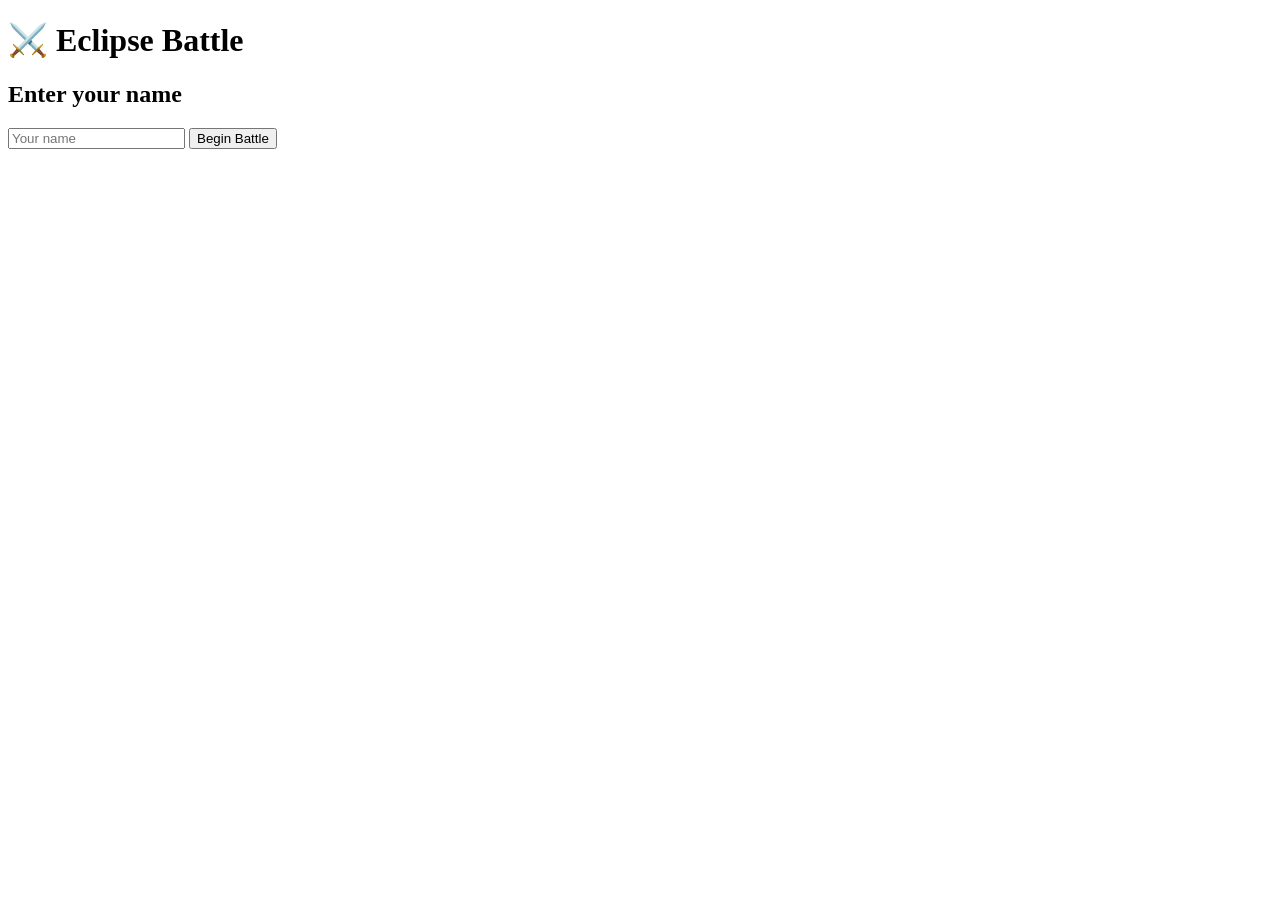
==== index.html @ 57615eff "Rename Index.html to index.html" ====
<!DOCTYPE html>
<html>
<head>
    <title>Eclipse Battle</title>
</head>

<body>

    <h1>⚔️ Eclipse Battle</h1>

    <h2>Enter your name</h2>

    <input id="playerName" type="text" placeholder="Your name">

    <button onclick="startGame()">Begin Battle</button>

    <p id="welcome"></p>

    <script>
        function startGame() {
            let name = document.getElementById("playerName").value;

            document.getElementById("welcome").textContent =
                "Welcome, " + name + "! A Shadow Beast approaches... 👹";
        }
    </script>

</body>
</html>
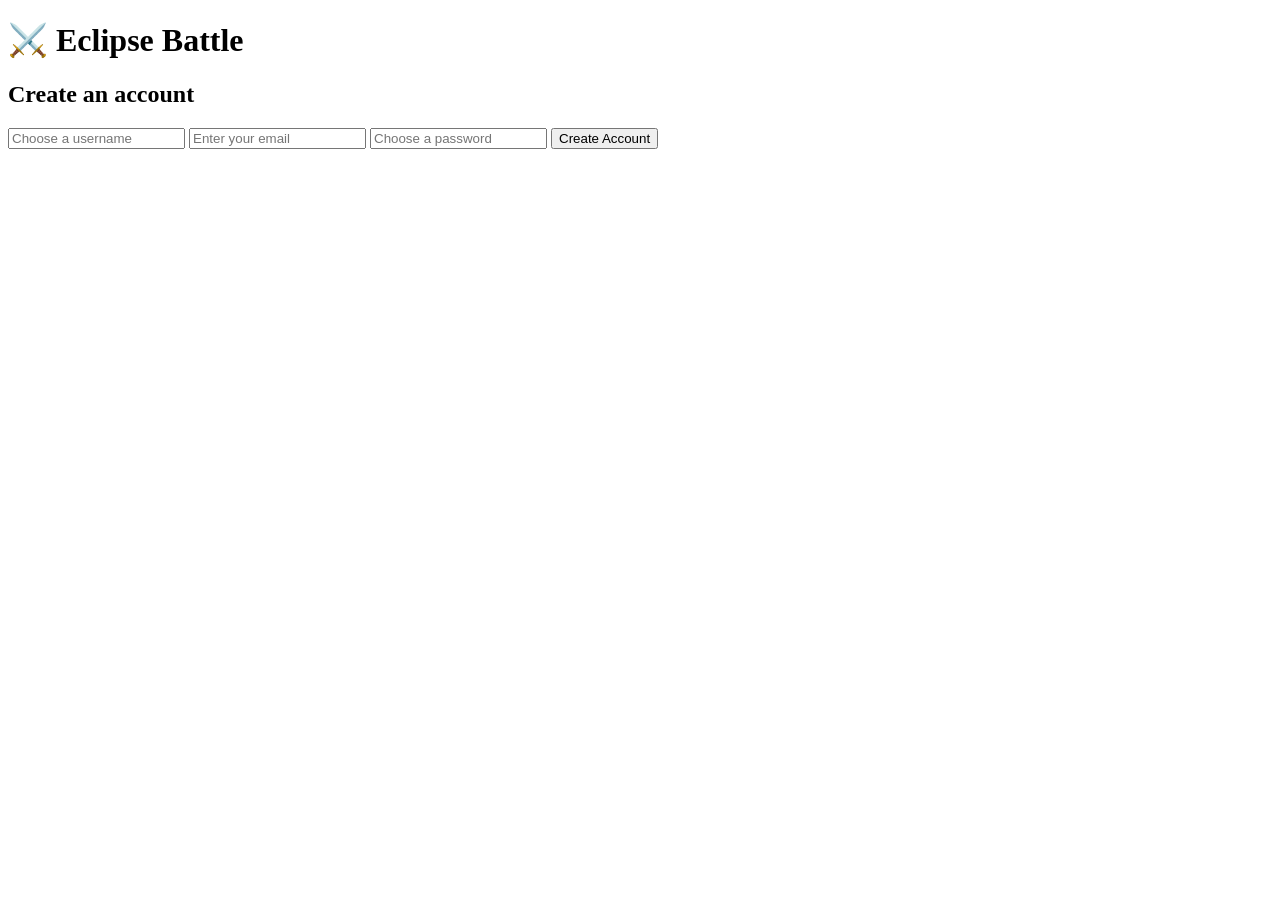
==== commit 440f2b9b: "Revamp signup form and update game start logic" ====
--- a/index.html
+++ b/index.html
@@ -1,29 +1,62 @@
 <!DOCTYPE html>
-<html>
+<html lang="en">
 <head>
+    <meta charset="UTF-8">
+    <meta name="viewport" content="width=device-width, initial-scale=1.0">
     <title>Eclipse Battle</title>
 </head>
-
 <body>
-
     <h1>⚔️ Eclipse Battle</h1>
 
-    <h2>Enter your name</h2>
+    <h2>Create an account</h2>
 
-    <input id="playerName" type="text" placeholder="Your name">
+    <form id="signupForm">
+        <input
+            id="username"
+            type="text"
+            placeholder="Choose a username"
+            required
+        >
 
-    <button onclick="startGame()">Begin Battle</button>
+        <input
+            id="email"
+            type="email"
+            placeholder="Enter your email"
+            required
+        >
 
-    <p id="welcome"></p>
+        <input
+            id="password"
+            type="password"
+            placeholder="Choose a password"
+            required
+        >
+
+        <button type="submit">Create Account</button>
+    </form>
+
+    <p id="message"></p>
 
     <script>
-        function startGame() {
-            let name = document.getElementById("playerName").value;
+        document.getElementById("signupForm").addEventListener("submit", function(event) {
+            event.preventDefault();
 
-            document.getElementById("welcome").textContent =
-                "Welcome, " + name + "! A Shadow Beast approaches... 👹";
-        }
+            const username = document.getElementById("username").value.trim();
+            const email = document.getElementById("email").value.trim();
+            const password = document.getElementById("password").value;
+
+            if (password.length < 8) {
+                document.getElementById("message").textContent =
+                    "Password must be at least 8 characters long.";
+                return;
+            }
+
+            document.getElementById("message").textContent =
+                `Account form submitted for ${username}!`;
+
+            // In a real app, send this data to your backend:
+            // fetch("/api/register", { ... });
+        });
     </script>
-
 </body>
 </html>
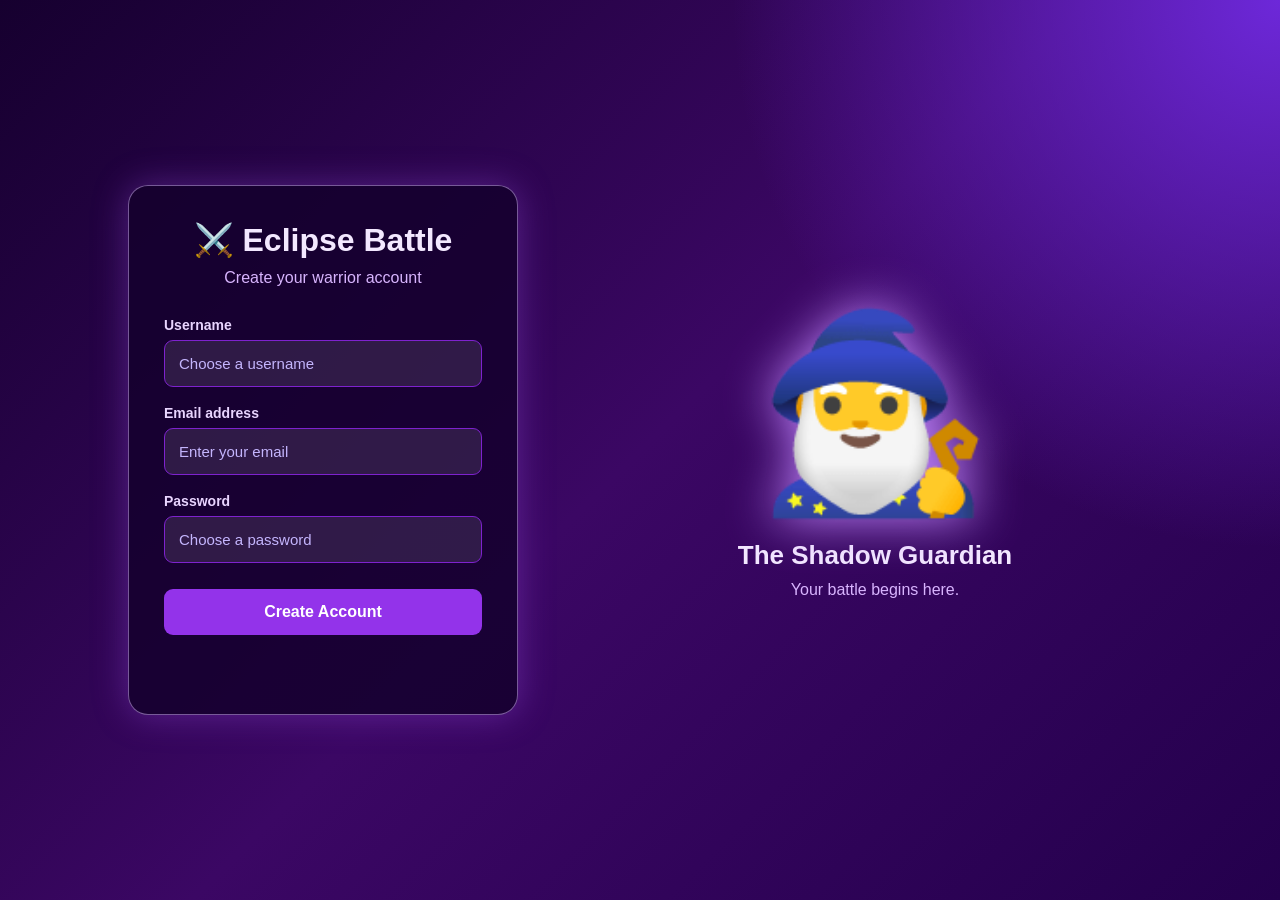
==== commit fc6732a6: "Update title and enhance signup form structure" ====
--- a/index.html
+++ b/index.html
@@ -3,59 +3,293 @@
 <head>
     <meta charset="UTF-8">
     <meta name="viewport" content="width=device-width, initial-scale=1.0">
-    <title>Eclipse Battle</title>
+
+    <title>Eclipse Battle - Create Account</title>
+
+    <style>
+        * {
+            box-sizing: border-box;
+            margin: 0;
+            padding: 0;
+        }
+
+        body {
+            min-height: 100vh;
+            font-family: Arial, Helvetica, sans-serif;
+            color: white;
+            background:
+                radial-gradient(circle at top right, #6d28d9 0%, transparent 35%),
+                linear-gradient(135deg, #16002f, #3b0764, #24004d);
+        }
+
+        .page {
+            min-height: 100vh;
+            display: flex;
+            align-items: center;
+            justify-content: space-between;
+            gap: 80px;
+            padding: 50px 10%;
+        }
+
+        .signup-container {
+            width: 100%;
+            max-width: 390px;
+            padding: 35px;
+            background: rgba(20, 0, 45, 0.85);
+            border: 1px solid rgba(216, 180, 254, 0.5);
+            border-radius: 20px;
+            box-shadow: 0 0 35px rgba(168, 85, 247, 0.35);
+        }
+
+        .logo {
+            margin-bottom: 10px;
+            color: #f3e8ff;
+            font-size: 32px;
+            text-align: center;
+        }
+
+        .subtitle {
+            margin-bottom: 30px;
+            color: #d8b4fe;
+            text-align: center;
+        }
+
+        .form-group {
+            margin-bottom: 18px;
+        }
+
+        label {
+            display: block;
+            margin-bottom: 7px;
+            color: #e9d5ff;
+            font-size: 14px;
+            font-weight: bold;
+        }
+
+        input {
+            width: 100%;
+            padding: 14px;
+            color: white;
+            background: rgba(255, 255, 255, 0.1);
+            border: 1px solid #7e22ce;
+            border-radius: 9px;
+            outline: none;
+            font-size: 15px;
+        }
+
+        input::placeholder {
+            color: #c4b5fd;
+        }
+
+        input:focus {
+            border-color: #d8b4fe;
+            box-shadow: 0 0 8px rgba(216, 180, 254, 0.5);
+        }
+
+        button {
+            width: 100%;
+            margin-top: 8px;
+            padding: 14px;
+            color: white;
+            background: #9333ea;
+            border: none;
+            border-radius: 9px;
+            font-size: 16px;
+            font-weight: bold;
+            cursor: pointer;
+            transition: background 0.2s, transform 0.2s;
+        }
+
+        button:hover {
+            background: #a855f7;
+            transform: translateY(-2px);
+        }
+
+        button:active {
+            transform: translateY(0);
+        }
+
+        #message {
+            min-height: 24px;
+            margin-top: 20px;
+            color: #d8b4fe;
+            text-align: center;
+        }
+
+        .character-section {
+            flex: 1;
+            display: flex;
+            justify-content: center;
+            align-items: center;
+            text-align: center;
+        }
+
+        .character {
+            font-size: 190px;
+            filter: drop-shadow(0 0 25px #c084fc);
+            animation: float 3s ease-in-out infinite;
+        }
+
+        .character-section h2 {
+            margin-top: 15px;
+            color: #f3e8ff;
+            font-size: 26px;
+        }
+
+        .character-section p {
+            margin-top: 10px;
+            color: #d8b4fe;
+            font-size: 16px;
+        }
+
+        @keyframes float {
+            0%,
+            100% {
+                transform: translateY(0);
+            }
+
+            50% {
+                transform: translateY(-16px);
+            }
+        }
+
+        @media (max-width: 800px) {
+            .page {
+                flex-direction: column;
+                justify-content: center;
+                gap: 50px;
+                padding: 35px 20px;
+            }
+
+            .signup-container {
+                max-width: 400px;
+            }
+
+            .character {
+                font-size: 130px;
+            }
+
+            .character-section h2 {
+                font-size: 22px;
+            }
+        }
+    </style>
 </head>
+
 <body>
-    <h1>⚔️ Eclipse Battle</h1>
-
-    <h2>Create an account</h2>
-
-    <form id="signupForm">
-        <input
-            id="username"
-            type="text"
-            placeholder="Choose a username"
-            required
-        >
-
-        <input
-            id="email"
-            type="email"
-            placeholder="Enter your email"
-            required
-        >
-
-        <input
-            id="password"
-            type="password"
-            placeholder="Choose a password"
-            required
-        >
-
-        <button type="submit">Create Account</button>
-    </form>
-
-    <p id="message"></p>
+    <main class="page">
+
+        <section class="signup-container">
+            <h1 class="logo">⚔️ Eclipse Battle</h1>
+
+            <p class="subtitle">Create your warrior account</p>
+
+            <form id="signupForm">
+                <div class="form-group">
+                    <label for="username">Username</label>
+
+                    <input
+                        id="username"
+                        name="username"
+                        type="text"
+                        placeholder="Choose a username"
+                        minlength="3"
+                        required
+                    >
+                </div>
+
+                <div class="form-group">
+                    <label for="email">Email address</label>
+
+                    <input
+                        id="email"
+                        name="email"
+                        type="email"
+                        placeholder="Enter your email"
+                        required
+                    >
+                </div>
+
+                <div class="form-group">
+                    <label for="password">Password</label>
+
+                    <input
+                        id="password"
+                        name="password"
+                        type="password"
+                        placeholder="Choose a password"
+                        minlength="8"
+                        required
+                    >
+                </div>
+
+                <button type="submit">Create Account</button>
+            </form>
+
+            <p id="message" role="status"></p>
+        </section>
+
+        <section class="character-section">
+            <div>
+                <div class="character">🧙‍♂️</div>
+
+                <h2>The Shadow Guardian</h2>
+
+                <p>Your battle begins here.</p>
+            </div>
+        </section>
+
+    </main>
 
     <script>
-        document.getElementById("signupForm").addEventListener("submit", function(event) {
+        const signupForm = document.getElementById("signupForm");
+        const message = document.getElementById("message");
+
+        signupForm.addEventListener("submit", function(event) {
             event.preventDefault();
 
             const username = document.getElementById("username").value.trim();
             const email = document.getElementById("email").value.trim();
             const password = document.getElementById("password").value;
 
+            if (username.length < 3) {
+                message.textContent =
+                    "Username must be at least 3 characters long.";
+                return;
+            }
+
             if (password.length < 8) {
-                document.getElementById("message").textContent =
+                message.textContent =
                     "Password must be at least 8 characters long.";
                 return;
             }
 
-            document.getElementById("message").textContent =
-                `Account form submitted for ${username}!`;
-
-            // In a real app, send this data to your backend:
-            // fetch("/api/register", { ... });
+            message.textContent =
+                `Welcome, ${username}! Your account form was submitted.`;
+
+            signupForm.reset();
+
+            /*
+                This is only a front-end demonstration.
+
+                In a real application, send the data securely to a
+                backend or authentication service. Never store passwords
+                directly in browser code or localStorage.
+
+                Example:
+
+                fetch("/api/register", {
+                    method: "POST",
+                    headers: {
+                        "Content-Type": "application/json"
+                    },
+                    body: JSON.stringify({
+                        username,
+                        email,
+                        password
+                    })
+                });
+            */
         });
     </script>
 </body>
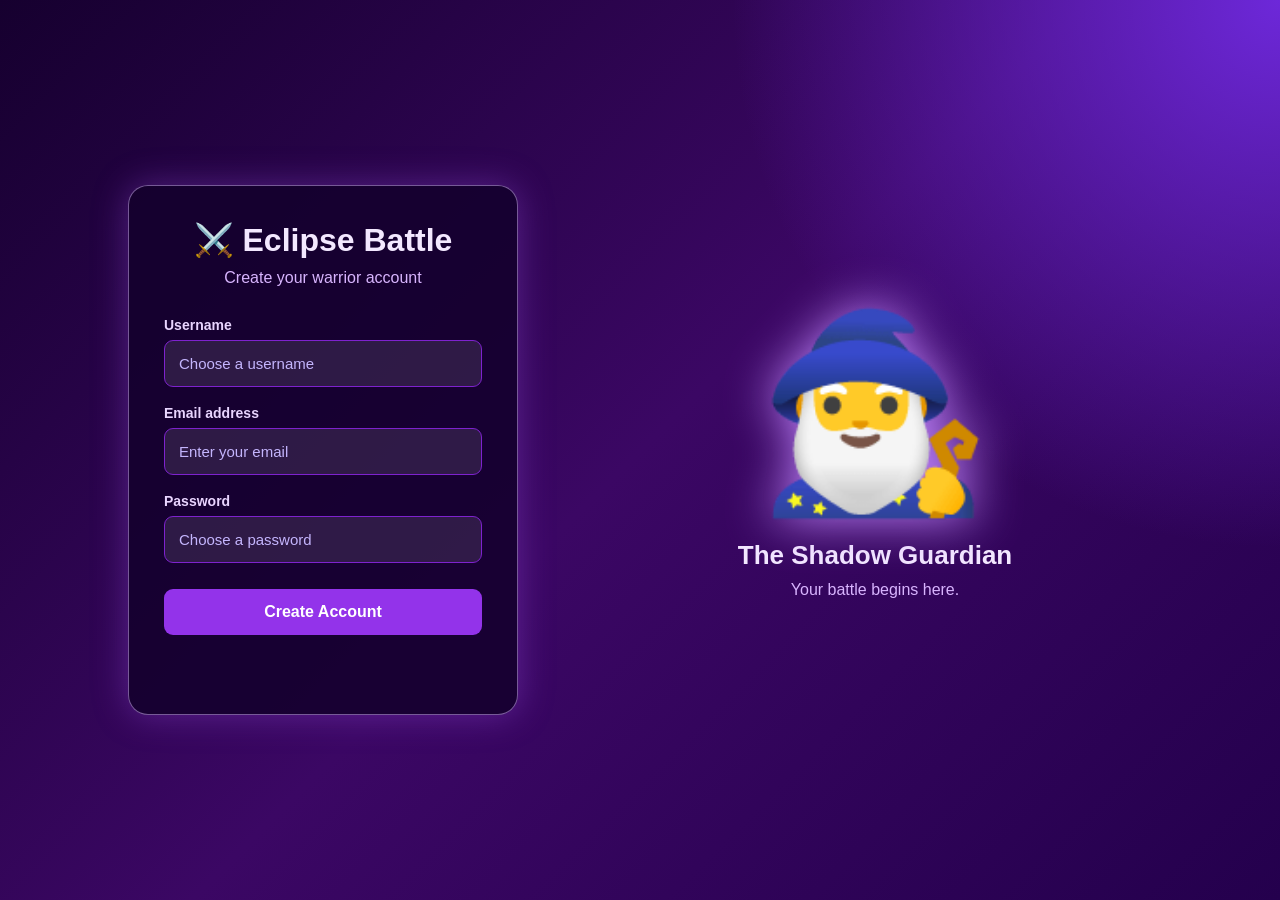
==== commit 53451e66: "Update styles and improve form submission handling" ====
--- a/index.html
+++ b/index.html
@@ -35,7 +35,7 @@
             width: 100%;
             max-width: 390px;
             padding: 35px;
-            background: rgba(20, 0, 45, 0.85);
+            background: rgba(20, 0, 45, 0.88);
             border: 1px solid rgba(216, 180, 254, 0.5);
             border-radius: 20px;
             box-shadow: 0 0 35px rgba(168, 85, 247, 0.35);
@@ -119,8 +119,8 @@
         .character-section {
             flex: 1;
             display: flex;
+            align-items: center;
             justify-content: center;
-            align-items: center;
             text-align: center;
         }
 
@@ -143,8 +143,7 @@
         }
 
         @keyframes float {
-            0%,
-            100% {
+            0%, 100% {
                 transform: translateY(0);
             }
 
@@ -194,6 +193,8 @@
                         type="text"
                         placeholder="Choose a username"
                         minlength="3"
+                        maxlength="20"
+                        autocomplete="username"
                         required
                     >
                 </div>
@@ -206,6 +207,7 @@
                         name="email"
                         type="email"
                         placeholder="Enter your email"
+                        autocomplete="email"
                         required
                     >
                 </div>
@@ -219,6 +221,7 @@
                         type="password"
                         placeholder="Choose a password"
                         minlength="8"
+                        autocomplete="new-password"
                         required
                     >
                 </div>
@@ -226,7 +229,7 @@
                 <button type="submit">Create Account</button>
             </form>
 
-            <p id="message" role="status"></p>
+            <p id="message" role="status" aria-live="polite"></p>
         </section>
 
         <section class="character-section">
@@ -245,11 +248,19 @@
         const signupForm = document.getElementById("signupForm");
         const message = document.getElementById("message");
 
-        signupForm.addEventListener("submit", function(event) {
+        signupForm.addEventListener("submit", function (event) {
             event.preventDefault();
 
-            const username = document.getElementById("username").value.trim();
-            const email = document.getElementById("email").value.trim();
+            const username = document
+                .getElementById("username")
+                .value
+                .trim();
+
+            const email = document
+                .getElementById("email")
+                .value
+                .trim();
+
             const password = document.getElementById("password").value;
 
             if (username.length < 3) {
@@ -264,33 +275,21 @@
                 return;
             }
 
+            /*
+             * Demonstration only:
+             * Store the username and email so game.html can display them.
+             * Never store the password in localStorage.
+             */
+            localStorage.setItem("username", username);
+            localStorage.setItem("email", email);
+
             message.textContent =
-                `Welcome, ${username}! Your account form was submitted.`;
-
-            signupForm.reset();
-
-            /*
-                This is only a front-end demonstration.
-
-                In a real application, send the data securely to a
-                backend or authentication service. Never store passwords
-                directly in browser code or localStorage.
-
-                Example:
-
-                fetch("/api/register", {
-                    method: "POST",
-                    headers: {
-                        "Content-Type": "application/json"
-                    },
-                    body: JSON.stringify({
-                        username,
-                        email,
-                        password
-                    })
-                });
-            */
+                `Welcome, ${username}! Opening Eclipse Battle...`;
+
+            setTimeout(function () {
+                window.location.href = "game.html";
+            }, 700);
         });
-    </script>
+        </script>
 </body>
 </html>
